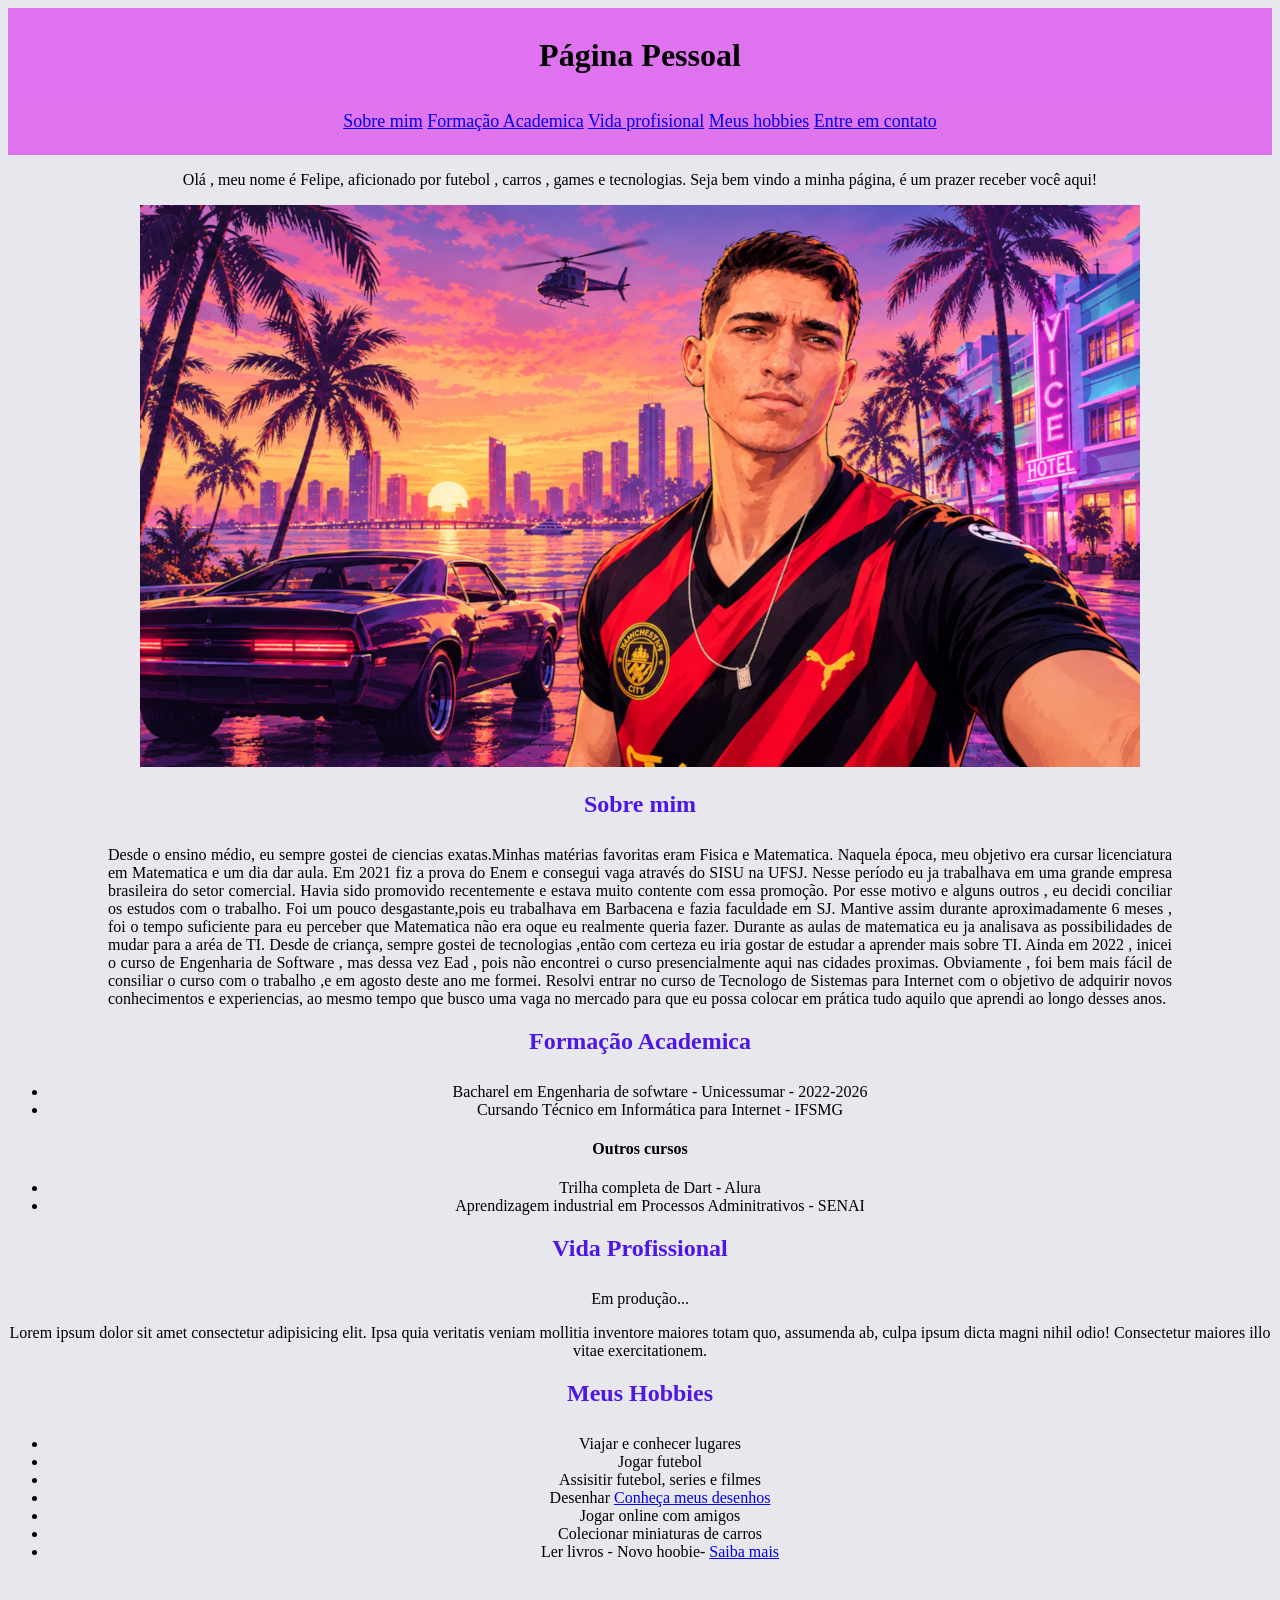
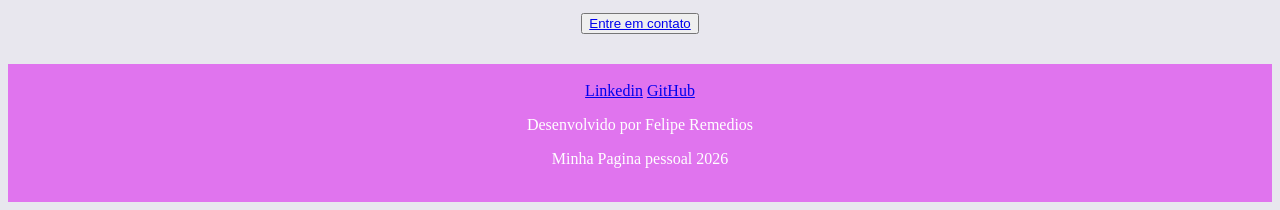
==== index.html @ 6c058d7b "first commit" ====
<!DOCTYPE html>
<html lang="pt-br">
<head>
    <meta charset="UTF-8">
    <meta name="viewport" content="width=device-width, initial-scale=1.0">
    <title>Document</title>
    <link rel="stylesheet" href="style.css">
</head>
<body>
    <header>
        <h1>Página Pessoal</h1>
        <nav>
            <a href="#Sobre">Sobre mim</a>
            <a href="#Formação">Formação Academica</a>
            <a href="#profissional">Vida profisional</a>
            <a href="#hobbies">Meus hobbies</a>
            <a href="contato.html">Entre em contato </a>
        </nav>
    </header>

    <main>
        <section id = "Sobre">
           <div class="textos0"><p>Olá , meu nome é Felipe, aficionado por futebol , carros , games e tecnologias. 
            Seja bem vindo a minha página, é um prazer receber você aqui!
           </p>
            </div>
            <div class="container"><img src="img/redimensionada.png" alt=""></div>
             <h2>Sobre mim</h2>
            <div class="textos">
            <p>Desde o ensino médio, eu sempre gostei de ciencias exatas.Minhas matérias favoritas eram Fisica e Matematica. Naquela época, meu objetivo
            era cursar licenciatura em Matematica e um dia dar aula. Em 2021 fiz a prova do Enem e consegui vaga através do SISU na UFSJ. Nesse período eu ja trabalhava em uma grande empresa brasileira do setor comercial. Havia sido promovido recentemente 
            e estava muito contente com essa promoção. Por esse motivo e alguns outros , eu decidi conciliar os estudos com o trabalho. Foi um pouco desgastante,pois eu trabalhava em Barbacena e fazia faculdade em SJ. Mantive assim durante aproximadamente 6 meses , foi o tempo suficiente para eu perceber que Matematica não era oque eu realmente queria fazer. Durante as aulas de matematica eu ja analisava as possibilidades de mudar para a  aréa de TI. Desde de criança, sempre gostei de tecnologias ,então com certeza eu iria gostar de estudar a aprender mais sobre TI.
            Ainda em 2022 , inicei o curso de Engenharia de Software , mas dessa vez Ead , pois não encontrei o curso presencialmente aqui nas cidades proximas.
            Obviamente , foi bem mais fácil de consiliar o curso com o trabalho ,e em agosto deste ano me formei. Resolvi entrar no curso de Tecnologo de Sistemas para Internet com o objetivo de adquirir novos conhecimentos e experiencias, ao mesmo tempo que busco uma vaga no mercado para que eu possa colocar em prática tudo aquilo que aprendi ao longo desses anos.
             </p> </div>   
        </section>

        <section id="Formação">
            <h2>Formação Academica</h2>
            <div class="lista1">
                <ul>
                    <li>Bacharel em Engenharia de sofwtare - Unicessumar - 2022-2026</li>
                    <li> Cursando Técnico em Informática para Internet - IFSMG</li>
                </ul>
            </div>
                
            <h4>Outros cursos</h4>
            <ul>
                <li>Trilha completa de Dart - Alura</li>
                <li>Aprendizagem industrial em Processos Adminitrativos - SENAI</li>
            </ul>
            
            <section id="Profissional">
                <h2>Vida Profissional</h2>
                <p>Em produção...</p>
                <p>Lorem ipsum dolor sit amet consectetur adipisicing elit. Ipsa quia veritatis veniam mollitia inventore maiores totam quo, assumenda ab, culpa ipsum dicta magni nihil odio! Consectetur maiores illo vitae exercitationem.</p>
            </section>
        </section>
        <section id="hobbies">
            <h2>Meus Hobbies</h2>
            <ul>
                <li>Viajar e conhecer lugares</li>
                <li>Jogar futebol </li>
                <li>Assisitir futebol, series e filmes</li>
                <li>Desenhar <a href="desenhos.html" target="_blank">Conheça meus desenhos</a></li>
                <li>Jogar online com amigos</li>
                <li>Colecionar miniaturas de carros</li>
                <li>Ler livros - Novo hoobie- <a href="livros.html" target="_blank" rel="next">Saiba mais</a></li>
            </ul>
        </section>
        <br>
        <br>

        <section id="contato">
            <button>
               
                <a href="contato.html"> Entre em contato</a>
            </button>
        </section>

        

    </main>
<footer>

    <a href="www.linkedin.com/in/felipe-remedios-33370b232" target="_blank">Linkedin</a>
    <a href="https://github.com/feliper107" target="_blank">GitHub</a>

    <p>Desenvolvido por Felipe Remedios </p>
    <p>Minha Pagina pessoal 2026</p>
</footer>

    
</body>
</html>
---- style.css ----
body{
    background-color: rgb(232, 231, 238);
    text-align: center;


    header{
        text-align: center;
        padding: 8px;
         margin-top: 0px;
           background-color: hsl(293, 78%, 69%);
        

    }
    nav {
            background-color: #e074ee;
            text-align: center;
            padding: 15px 10px;
            font-family: 'Times New Roman', Times, serif;
            font-size: large;
        }
    

    h2 {
            color: #4e16e7;
            text-align: center;

            padding-bottom: 8px;
        }
    

    }
   .container {
        text-align: center;

    }
    
    .textos {
        text-align: justify;
        padding-left: 100px;
        padding-right: 100px;
    }
    .textos0{
        text-align: center;
        padding-left: 100px;
        padding-right: 100px;
        
    }

    footer {
             background-color: #e074ee;
            color: #ffffff;
            text-align: center;
            padding: 18px;
            margin-top: 30px;
        }
    .formulario{
        text-align: left;
            padding: 18px;
            margin-top: 30px;
    }
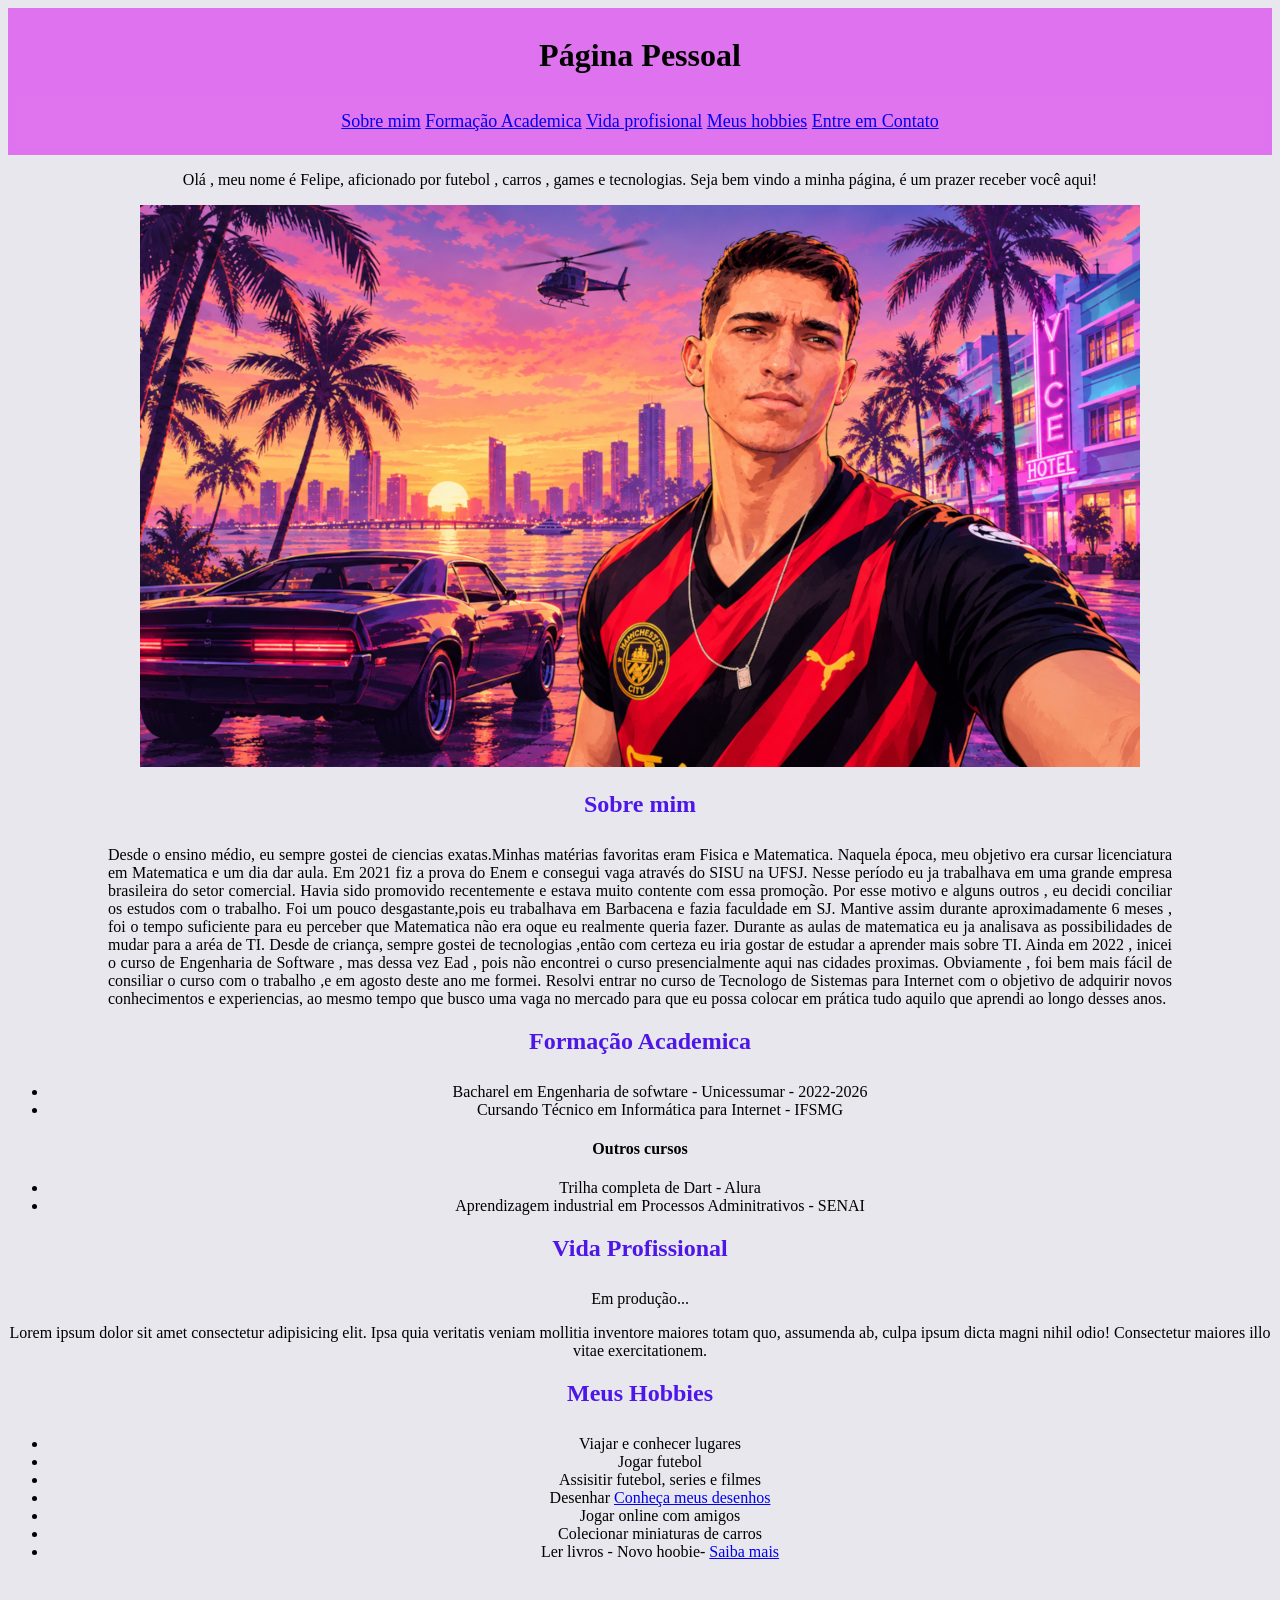
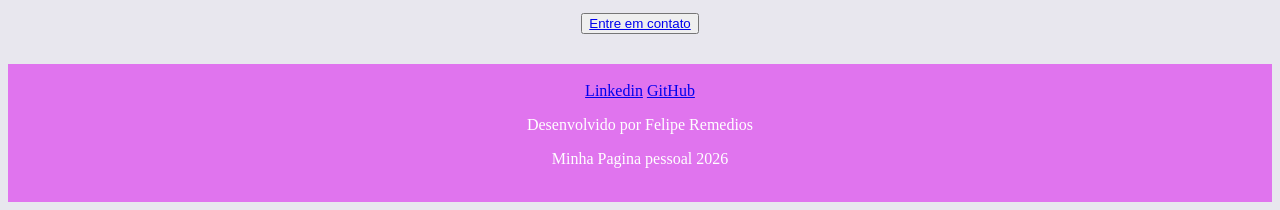
==== commit 1899c5c0: "letra maiscula" ====
--- a/index.html
+++ b/index.html
@@ -14,7 +14,7 @@
             <a href="#Formação">Formação Academica</a>
             <a href="#profissional">Vida profisional</a>
             <a href="#hobbies">Meus hobbies</a>
-            <a href="contato.html">Entre em contato </a>
+            <a href="#contato">Entre em Contato </a>
         </nav>
     </header>
 
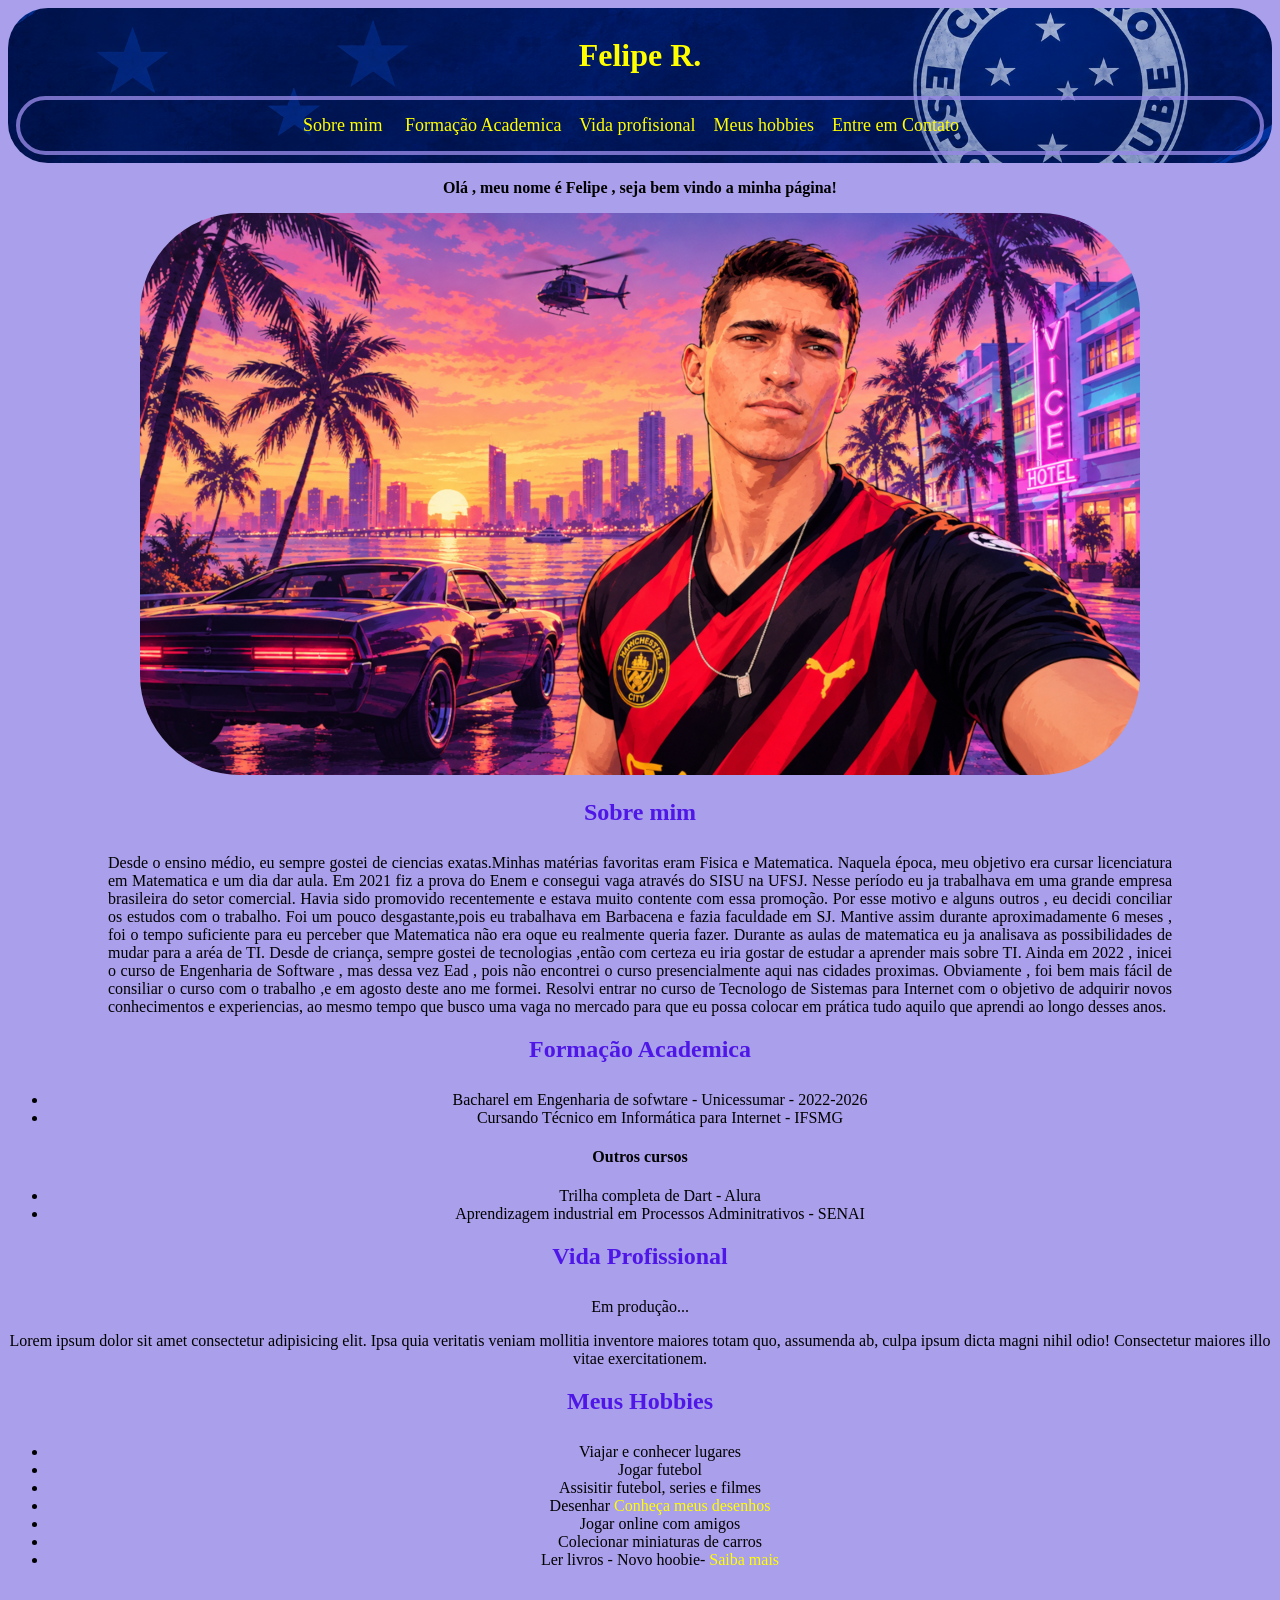
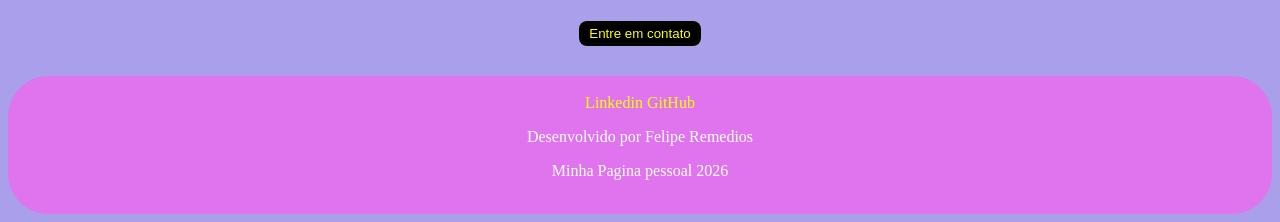
==== commit eda95665: "adicionei mais CSS - atividade 3" ====
--- a/index.html
+++ b/index.html
@@ -8,20 +8,21 @@
 </head>
 <body>
     <header>
-        <h1>Página Pessoal</h1>
+        <h1>Felipe R.</h1>
         <nav>
-            <a href="#Sobre">Sobre mim</a>
-            <a href="#Formação">Formação Academica</a>
-            <a href="#profissional">Vida profisional</a>
-            <a href="#hobbies">Meus hobbies</a>
-            <a href="#contato">Entre em Contato </a>
+            <a href="#Sobre">Sobre mim</a> &nbsp&nbsp&nbsp
+            <a href="#Formação">Formação Academica</a>&nbsp&nbsp&nbsp
+            <a href="#profissional">Vida profisional</a>&nbsp&nbsp&nbsp
+            <a href="#hobbies">Meus hobbies</a>&nbsp&nbsp&nbsp
+            <a href="#contato">Entre em Contato </a>&nbsp&nbsp&nbsp
+            
         </nav>
     </header>
 
     <main>
         <section id = "Sobre">
-           <div class="textos0"><p>Olá , meu nome é Felipe, aficionado por futebol , carros , games e tecnologias. 
-            Seja bem vindo a minha página, é um prazer receber você aqui!
+           <div class="textos0"><p>Olá , meu nome é Felipe
+            , seja bem vindo a minha página!
            </p>
             </div>
             <div class="container"><img src="img/redimensionada.png" alt=""></div>
--- a/style.css
+++ b/style.css
@@ -1,5 +1,5 @@
 body{
-    background-color: rgb(232, 231, 238);
+    background-color: rgba(149, 135, 229,0.8);
     text-align: center;
 
 
@@ -7,16 +7,31 @@
         text-align: center;
         padding: 8px;
          margin-top: 0px;
-           background-color: hsl(293, 78%, 69%);
+        background-color: rgb(223, 114, 238);
+        border-radius: 40px;
+        background-image: url(img/cru.png);
+        background-size: cover; 
+        background-position: center;
+        color: yellow;
+
+           
         
 
     }
     nav {
-            background-color: #e074ee;
+            background-color: rgba(224, 116, 238,0);
             text-align: center;
             padding: 15px 10px;
             font-family: 'Times New Roman', Times, serif;
             font-size: large;
+            border: 4px solid rgba(149, 135, 229,0.8);
+            border-radius: 40px;
+            color: yellow;
+            
+
+            
+
+            
         }
     
 
@@ -30,7 +45,8 @@
 
     }
    .container {
-        text-align: center;
+       border-radius:8px;
+       
 
     }
     
@@ -43,6 +59,8 @@
         text-align: center;
         padding-left: 100px;
         padding-right: 100px;
+        font-weight: bold;
+        
         
     }
 
@@ -52,11 +70,32 @@
             text-align: center;
             padding: 18px;
             margin-top: 30px;
+            border-radius: 40px;
         }
     .formulario{
         text-align: left;
             padding: 18px;
             margin-top: 30px;
+            
+    }
+    .formss{
+        color: rgb(216, 13, 138);
+        font-weight: bold;
+    }
+
+    img{
+        border-radius: 100px;
+    }
+    a{
+        color: yellow;
+        text-decoration: none;
+    }
+    button{
+        background-color: black;
+        border-radius: 8px;
+        border: 4px solid rgba(8, 8, 0, 0.8);
+        
+
     }
 
  
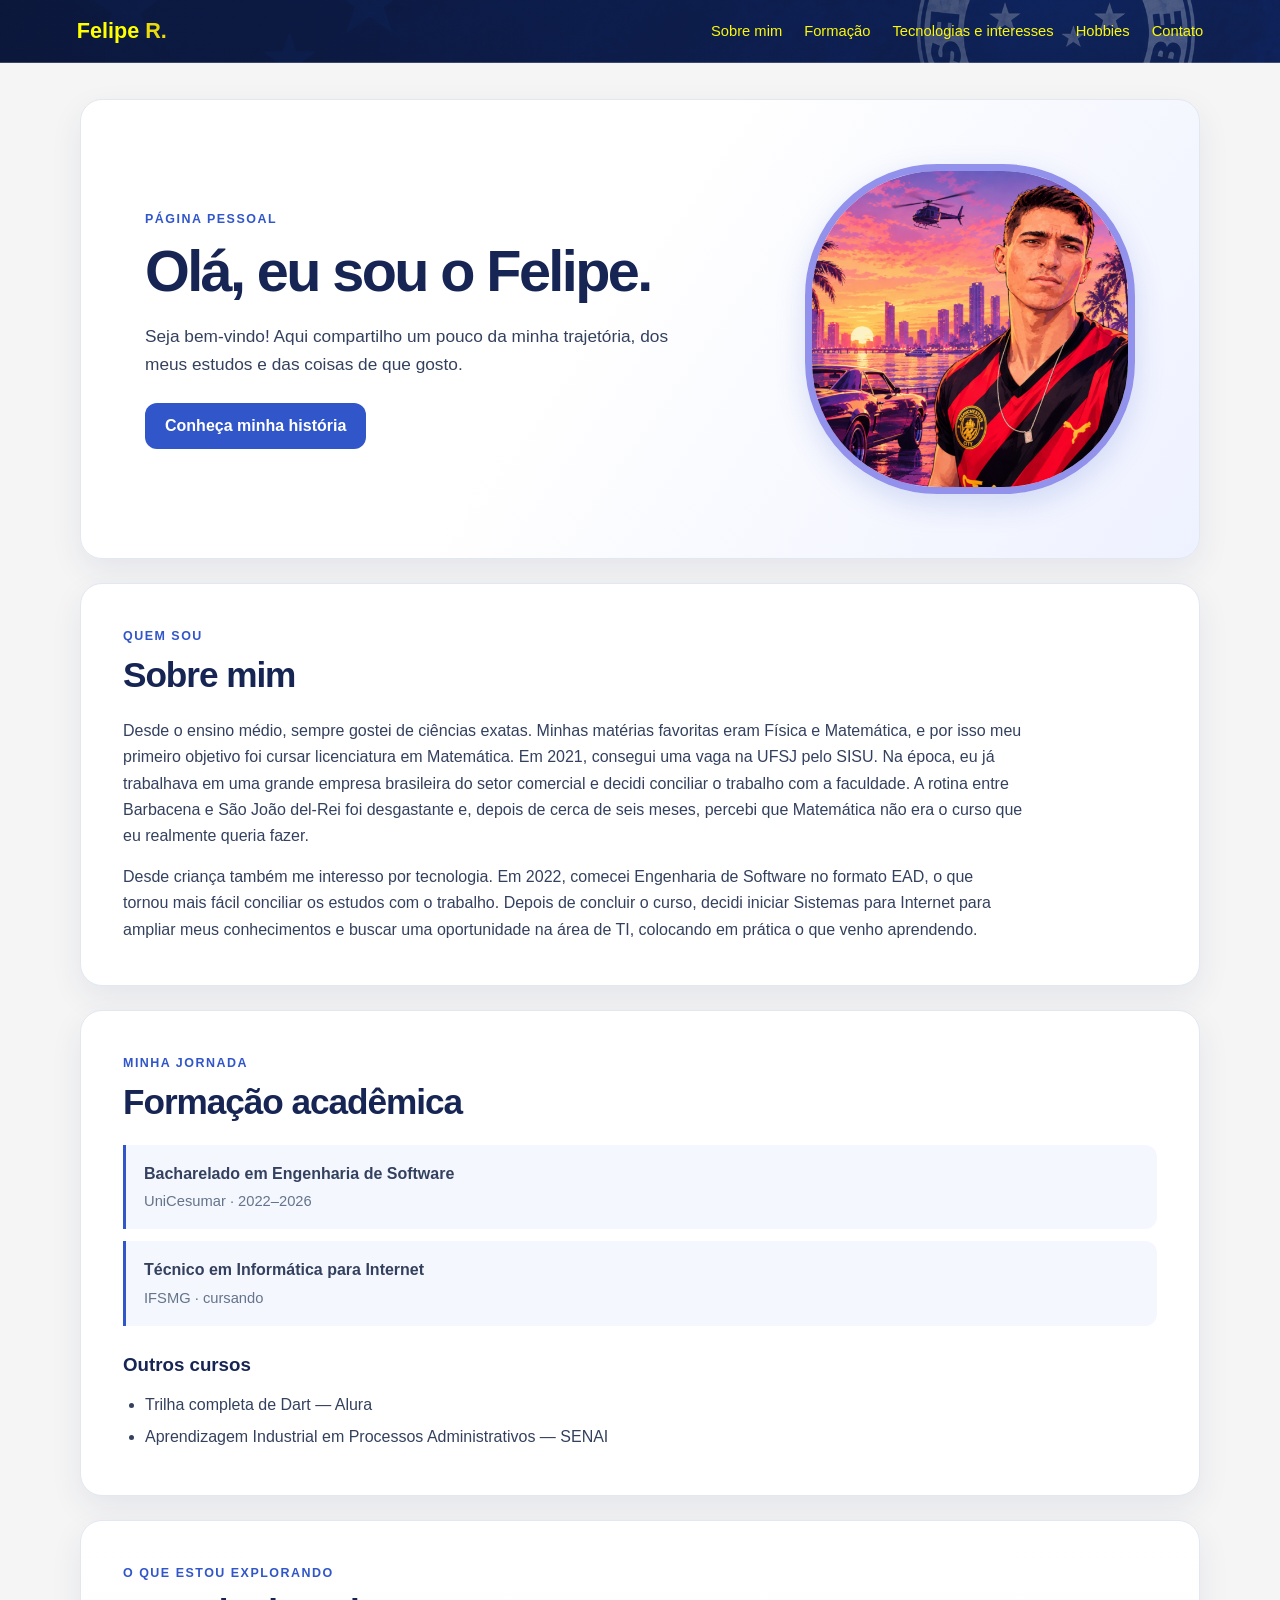
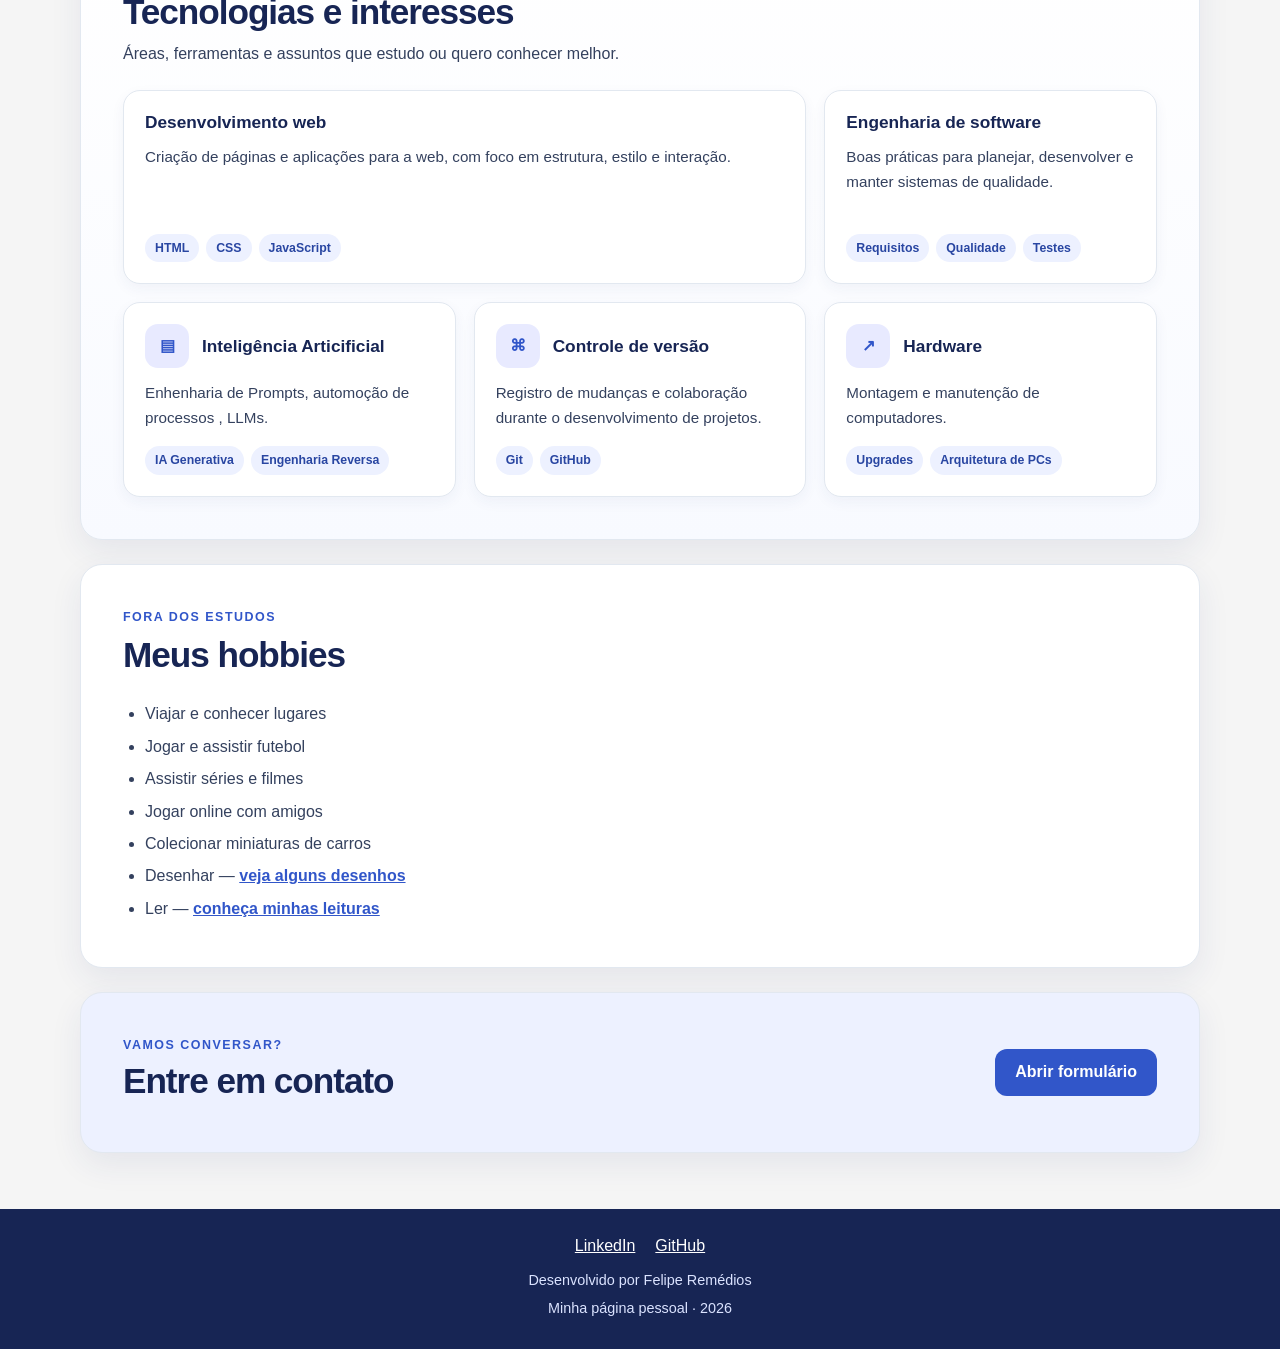
==== commit 443b1255: "flexbox e grid" ====
--- a/index.html
+++ b/index.html
@@ -3,94 +3,127 @@
 <head>
     <meta charset="UTF-8">
     <meta name="viewport" content="width=device-width, initial-scale=1.0">
-    <title>Document</title>
+    <meta name="description" content="Página pessoal de Felipe Remédios: trajetória, formação, tecnologias e interesses.">
+    <title>Felipe Remédios | Página pessoal</title>
     <link rel="stylesheet" href="style.css">
 </head>
-<body>
-    <header>
-        <h1>Felipe R.</h1>
-        <nav>
-            <a href="#Sobre">Sobre mim</a> &nbsp&nbsp&nbsp
-            <a href="#Formação">Formação Academica</a>&nbsp&nbsp&nbsp
-            <a href="#profissional">Vida profisional</a>&nbsp&nbsp&nbsp
-            <a href="#hobbies">Meus hobbies</a>&nbsp&nbsp&nbsp
-            <a href="#contato">Entre em Contato </a>&nbsp&nbsp&nbsp
-            
+<body class="pagina-inicial">
+    <header class="cabecalho">
+        <a class="marca" href="#inicio" aria-label="Voltar ao início">Felipe <span>R.</span></a>
+        <nav class="navegacao" aria-label="Navegação principal">
+            <a href="#sobre">Sobre mim</a>
+            <a href="#formacao">Formação</a>
+            <a href="#tecnologias">Tecnologias e interesses</a>
+            <a href="#hobbies">Hobbies</a>
+            <a href="#contato">Contato</a>
         </nav>
     </header>
 
-    <main>
-        <section id = "Sobre">
-           <div class="textos0"><p>Olá , meu nome é Felipe
-            , seja bem vindo a minha página!
-           </p>
+    <main class="conteudo-principal" id="inicio">
+        <section class="apresentacao" aria-labelledby="titulo-apresentacao">
+            <div class="apresentacao-texto">
+                <p class="sobretitulo">Página pessoal</p>
+                <h1 id="titulo-apresentacao">Olá, eu sou o Felipe.</h1>
+                <p>Seja bem-vindo! Aqui compartilho um pouco da minha trajetória, dos meus estudos e das coisas de que gosto.</p>
+                <a class="botao" href="#sobre">Conheça minha história</a>
             </div>
-            <div class="container"><img src="img/redimensionada.png" alt=""></div>
-             <h2>Sobre mim</h2>
-            <div class="textos">
-            <p>Desde o ensino médio, eu sempre gostei de ciencias exatas.Minhas matérias favoritas eram Fisica e Matematica. Naquela época, meu objetivo
-            era cursar licenciatura em Matematica e um dia dar aula. Em 2021 fiz a prova do Enem e consegui vaga através do SISU na UFSJ. Nesse período eu ja trabalhava em uma grande empresa brasileira do setor comercial. Havia sido promovido recentemente 
-            e estava muito contente com essa promoção. Por esse motivo e alguns outros , eu decidi conciliar os estudos com o trabalho. Foi um pouco desgastante,pois eu trabalhava em Barbacena e fazia faculdade em SJ. Mantive assim durante aproximadamente 6 meses , foi o tempo suficiente para eu perceber que Matematica não era oque eu realmente queria fazer. Durante as aulas de matematica eu ja analisava as possibilidades de mudar para a  aréa de TI. Desde de criança, sempre gostei de tecnologias ,então com certeza eu iria gostar de estudar a aprender mais sobre TI.
-            Ainda em 2022 , inicei o curso de Engenharia de Software , mas dessa vez Ead , pois não encontrei o curso presencialmente aqui nas cidades proximas.
-            Obviamente , foi bem mais fácil de consiliar o curso com o trabalho ,e em agosto deste ano me formei. Resolvi entrar no curso de Tecnologo de Sistemas para Internet com o objetivo de adquirir novos conhecimentos e experiencias, ao mesmo tempo que busco uma vaga no mercado para que eu possa colocar em prática tudo aquilo que aprendi ao longo desses anos.
-             </p> </div>   
+            <img class="foto-perfil" src="img/redimensionada.png" alt="Foto de Felipe">
         </section>
 
-        <section id="Formação">
-            <h2>Formação Academica</h2>
-            <div class="lista1">
-                <ul>
-                    <li>Bacharel em Engenharia de sofwtare - Unicessumar - 2022-2026</li>
-                    <li> Cursando Técnico em Informática para Internet - IFSMG</li>
-                </ul>
+        <section class="secao sobre" id="sobre">
+            <div class="titulo-secao">
+                <p class="sobretitulo">Quem sou</p>
+                <h2>Sobre mim</h2>
             </div>
-                
-            <h4>Outros cursos</h4>
-            <ul>
-                <li>Trilha completa de Dart - Alura</li>
-                <li>Aprendizagem industrial em Processos Adminitrativos - SENAI</li>
+            <p>Desde o ensino médio, sempre gostei de ciências exatas. Minhas matérias favoritas eram Física e Matemática, e por isso meu primeiro objetivo foi cursar licenciatura em Matemática. Em 2021, consegui uma vaga na UFSJ pelo SISU. Na época, eu já trabalhava em uma grande empresa brasileira do setor comercial e decidi conciliar o trabalho com a faculdade. A rotina entre Barbacena e São João del-Rei foi desgastante e, depois de cerca de seis meses, percebi que Matemática não era o curso que eu realmente queria fazer.</p>
+            <p>Desde criança também me interesso por tecnologia. Em 2022, comecei Engenharia de Software no formato EAD, o que tornou mais fácil conciliar os estudos com o trabalho. Depois de concluir o curso, decidi iniciar Sistemas para Internet para ampliar meus conhecimentos e buscar uma oportunidade na área de TI, colocando em prática o que venho aprendendo.</p>
+        </section>
+
+        <section class="secao formacao" id="formacao">
+            <div class="titulo-secao">
+                <p class="sobretitulo">Minha jornada</p>
+                <h2>Formação acadêmica</h2>
+            </div>
+            <ul class="lista-formacao">
+                <li><strong>Bacharelado em Engenharia de Software</strong><span>UniCesumar · 2022–2026</span></li>
+                <li><strong>Técnico em Informática para Internet</strong><span>IFSMG · cursando</span></li>
             </ul>
-            
-            <section id="Profissional">
-                <h2>Vida Profissional</h2>
-                <p>Em produção...</p>
-                <p>Lorem ipsum dolor sit amet consectetur adipisicing elit. Ipsa quia veritatis veniam mollitia inventore maiores totam quo, assumenda ab, culpa ipsum dicta magni nihil odio! Consectetur maiores illo vitae exercitationem.</p>
-            </section>
+            <h3>Outros cursos</h3>
+            <ul class="lista-cursos">
+                <li>Trilha completa de Dart — Alura</li>
+                <li>Aprendizagem Industrial em Processos Administrativos — SENAI</li>
+            </ul>
         </section>
-        <section id="hobbies">
-            <h2>Meus Hobbies</h2>
-            <ul>
+
+        <section class="secao tecnologias" id="tecnologias">
+            <div class="titulo-secao">
+                <p class="sobretitulo">O que estou explorando</p>
+                <h2>Tecnologias e interesses</h2>
+                <p>Áreas, ferramentas e assuntos que estudo ou quero conhecer melhor.</p>
+            </div>
+            <div class="grade-cartoes">
+                <article class="cartao cartao-destaque">
+                    <div class="cartao-cabecalho"><h3>Desenvolvimento web</h3></div>
+                    <p>Criação de páginas e aplicações para a web, com foco em estrutura, estilo e interação.</p>
+                    <ul class="tags" aria-label="Tecnologias"><li>HTML</li><li>CSS</li><li>JavaScript</li></ul>
+                </article>
+                <article class="cartao">
+                    <div class="cartao-cabecalho"><h3>Engenharia de software</h3></div>
+                    <p>Boas práticas para planejar, desenvolver e manter sistemas de qualidade.</p>
+                    <ul class="tags" aria-label="Tópicos"><li>Requisitos</li><li>Qualidade</li><li>Testes</li></ul>
+                </article>
+                <article class="cartao">
+                    <div class="cartao-cabecalho"><span class="icone-cartao" aria-hidden="true">▤</span><h3>Inteligência Articificial</h3></div>
+                    <p>Enhenharia de Prompts, automoção de processos , LLMs.</p>
+                    <ul class="tags" aria-label="Tópicos"><li>IA Generativa</li><li>Engenharia Reversa</li></ul>
+                </article>
+                <article class="cartao">
+                    <div class="cartao-cabecalho"><span class="icone-cartao" aria-hidden="true">⌘</span><h3>Controle de versão</h3></div>
+                    <p>Registro de mudanças e colaboração durante o desenvolvimento de projetos.</p>
+                    <ul class="tags" aria-label="Ferramentas"><li>Git</li><li>GitHub</li></ul>
+                </article>
+                <article class="cartao">
+                    <div class="cartao-cabecalho"><span class="icone-cartao" aria-hidden="true">↗</span><h3>Hardware</h3></div>
+                    <p>Montagem e manutenção de computadores.</p>
+                    <ul class="tags" aria-label="Interesses"><li>Upgrades</li><li>Arquitetura de PCs</li></ul>
+                </article>
+                <!--<article class="cartao cartao-interesse">
+                    <div class="cartao-cabecalho"><span class="icone-cartao" aria-hidden="true">⚽</span><h3>Futebol e ciclismo</h3></div>
+                    <p>Esporte, movimento e momentos para recarregar as energias.</p>
+                    <ul class="tags" aria-label="Interesses"><li>Futebol</li><li>Ciclismo</li></ul>
+                </article>-->
+            </div>
+        </section>
+
+        <section class="secao hobbies" id="hobbies">
+            <div class="titulo-secao">
+                <p class="sobretitulo">Fora dos estudos</p>
+                <h2>Meus hobbies</h2>
+            </div>
+            <ul class="lista-hobbies">
                 <li>Viajar e conhecer lugares</li>
-                <li>Jogar futebol </li>
-                <li>Assisitir futebol, series e filmes</li>
-                <li>Desenhar <a href="desenhos.html" target="_blank">Conheça meus desenhos</a></li>
+                <li>Jogar e assistir futebol</li>
+                <li>Assistir séries e filmes</li>
                 <li>Jogar online com amigos</li>
                 <li>Colecionar miniaturas de carros</li>
-                <li>Ler livros - Novo hoobie- <a href="livros.html" target="_blank" rel="next">Saiba mais</a></li>
+                <li>Desenhar — <a href="desenhos.html">veja alguns desenhos</a></li>
+                <li>Ler — <a href="livros.html">conheça minhas leituras</a></li>
             </ul>
         </section>
-        <br>
-        <br>
 
-        <section id="contato">
-            <button>
-               
-                <a href="contato.html"> Entre em contato</a>
-            </button>
+        <section class="secao chamada-contato" id="contato">
+            <div><p class="sobretitulo">Vamos conversar?</p><h2>Entre em contato</h2></div>
+            <a class="botao" href="contato.html">Abrir formulário</a>
         </section>
+    </main>
 
-        
-
-    </main>
-<footer>
-
-    <a href="www.linkedin.com/in/felipe-remedios-33370b232" target="_blank">Linkedin</a>
-    <a href="https://github.com/feliper107" target="_blank">GitHub</a>
-
-    <p>Desenvolvido por Felipe Remedios </p>
-    <p>Minha Pagina pessoal 2026</p>
-</footer>
-
-    
+    <footer class="rodape">
+        <div class="links-rodape">
+            <a href="https://www.linkedin.com/in/felipe-remedios-33370b232" target="_blank" rel="noopener noreferrer">LinkedIn</a>
+            <a href="https://github.com/feliper107" target="_blank" rel="noopener noreferrer">GitHub</a>
+        </div>
+        <p>Desenvolvido por Felipe Remédios</p>
+        <p>Minha página pessoal · 2026</p>
+    </footer>
 </body>
-</html>+</html>
--- a/style.css
+++ b/style.css
@@ -1,101 +1,252 @@
-body{
-    background-color: rgba(149, 135, 229,0.8);
+:root {
+    --tinta: #172554;
+    --texto: #34415e;
+    --muted: #64748b;
+    --fundo: #f5f5f5;
+    --papel: #ffffff;
+    --azul: #3156c9;
+    --lavanda: #e8eaff;
+    --linha: #e2e8f0;
+    --sombra: 0 12px 32px rgba(34, 56, 111, .08);
+}
+
+* { box-sizing: border-box; }
+
+html { scroll-behavior: smooth; }
+
+body {
+    margin: 0;
+    min-height: 100vh;
+    display: grid;
+    grid-template-rows: auto 1fr auto;
+    grid-template-areas: "cabecalho" "principal" "rodape";
+    background: var(--fundo);
+    color: var(--texto);
+    font-family: 'DM Sans', Arial, sans-serif;
+    line-height: 1.65;
+}
+
+.cabecalho {
+    grid-area: cabecalho;
+    display: flex;
+    align-items: center;
+    justify-content: space-between;
+    gap: 24px;
+    padding: 18px max(6vw, 24px);
+    background-image: linear-gradient(90deg, rgba(13, 24, 57, .86), rgba(27, 42, 82, .55)), url("img/cru.png");
+    background-position: center;
+    background-size: cover;
+    border-bottom: 1px solid rgba(255, 255, 255, .2);
+}
+
+.marca {
+    color: yellow;
+    font: 800 1.35rem 'Manrope', sans-serif;
+    text-decoration: none;
+    white-space: nowrap;
+}
+
+.marca span { color: #e9da0f; }
+
+.navegacao {
+    display: flex;
+    flex-wrap: wrap;
+    justify-content: flex-end;
+    gap: 8px 22px;
+}
+
+.navegacao a, .rodape a, a { color: var(--azul); }
+.navegacao a { color: #fdf906; font-size: .92rem; text-decoration: none; }
+.navegacao a:hover { color: #d8e0ff; text-decoration: underline; }
+.rodape a:hover { color: var(--azul); text-decoration: underline; }
+
+.conteudo-principal {
+    grid-area: principal;
+    width: min(1120px, calc(100% - 40px));
+    margin: 0 auto;
+    display: grid;
+    grid-template-columns: minmax(0, 1fr);
+    gap: 24px;
+    padding: 36px 0 56px;
+}
+
+.apresentacao, .secao {
+    background: var(--papel);
+    border: 1px solid var(--linha);
+    border-radius: 22px;
+    box-shadow: var(--sombra);
+}
+
+.apresentacao {
+    display: flex;
+    align-items: center;
+    justify-content: space-between;
+    gap: 32px;
+    min-height: 320px;
+    padding: clamp(28px, 6vw, 64px);
+    background: linear-gradient(125deg, #fff 45%, #eef1ff 100%);
+}
+
+.apresentacao-texto { max-width: 650px; }
+.apresentacao h1, h1, h2, h3 { color: var(--tinta); font-family: 'Manrope', 'DM Sans', sans-serif; line-height: 1.2; }
+.apresentacao h1 { margin: 0 0 16px; font-size: clamp(2.3rem, 5vw, 3.6rem); letter-spacing: -.045em; }
+.apresentacao-texto > p:not(.sobretitulo) { max-width: 560px; margin: 0 0 24px; font-size: 1.08rem; }
+.sobretitulo { margin: 0 0 7px; color: var(--azul); font-size: .78rem; font-weight: 700; letter-spacing: .12em; text-transform: uppercase; }
+
+.foto-perfil {
+    flex: 0 0 auto;
+    width: clamp(330px, 120vw, 205px);
+    height: clamp(330px, 120vw, 205px);
+    border: 7px solid rgb(146, 146, 236);
+    border-radius: 40%;
+    object-fit: cover;
+    box-shadow: 0 10px 30px rgba(49, 86, 201, .18);
+}
+
+.botao {
+    display: inline-flex;
+    align-items: center;
+    justify-content: center;
+    min-height: 46px;
+    padding: 10px 20px;
+    border: 0;
+    border-radius: 12px;
+    background: var(--azul);
+    color: white;
+    font-weight: 700;
+    text-decoration: none;
+    transition: transform .2s, background .2s;
+}
+.botao:hover { transform: translateY(-2px); background: #2444aa; }
+
+.secao { padding: clamp(24px, 4vw, 42px); }
+.titulo-secao { margin-bottom: 22px; }
+.titulo-secao h2, .chamada-contato h2 { margin: 0 0 8px; font-size: clamp(1.65rem, 3vw, 2.2rem); letter-spacing: -.03em; }
+.titulo-secao > p:last-child { margin: 0; }
+.sobre > p { max-width: 900px; margin: 0 0 14px; }
+.sobre > p:last-child { margin-bottom: 0; }
+.formacao h3 { margin: 28px 0 12px; }
+.lista-formacao, .lista-cursos, .lista-hobbies { margin: 0; padding-left: 22px; }
+.lista-formacao { display: grid; gap: 12px; padding: 0; list-style: none; }
+.lista-formacao li { display: flex; flex-direction: column; gap: 2px; padding: 16px 18px; border-left: 3px solid var(--azul); border-radius: 0 12px 12px 0; background: #f5f7ff; }
+.lista-formacao span { color: var(--muted); font-size: .92rem; }
+.lista-cursos li, .lista-hobbies li { padding: 3px 0; }
+
+.tecnologias { background: linear-gradient(180deg, #fff 0%, #f8faff 100%); }
+.grade-cartoes {
+    display: grid;
+    grid-template-columns: repeat(3, minmax(0, 1fr));
+    grid-auto-rows: 1fr;
+    gap: 18px;
+}
+
+.cartao {
+    display: flex;
+    flex-direction: column;
+    align-items: flex-start;
+    gap: 12px;
+    min-width: 0;
+    padding: 21px;
+    border: 1px solid var(--linha);
+    border-radius: 17px;
+    background: #fff;
+    box-shadow: 0 5px 14px rgba(34, 56, 111, .05);
+    transition: transform .2s, box-shadow .2s;
+}
+.cartao:hover { transform: translateY(-3px); box-shadow: var(--sombra); }
+.cartao-destaque { grid-column: span 2; }
+.cartao-interesse { grid-row: span 1; }
+.cartao-cabecalho { display: flex; align-items: center; gap: 13px; width: 100%; }
+.cartao-cabecalho h3 { margin: 0; font-size: 1.08rem; }
+.icone-cartao { display: grid; flex: 0 0 44px; width: 44px; height: 44px; place-items: center; border-radius: 13px; background: var(--lavanda); color: var(--azul); font-size: 1rem; font-weight: 800; }
+.cartao p { margin: 0; font-size: .95rem; }
+.tags { display: flex; flex-wrap: wrap; gap: 7px; margin: auto 0 0; padding: 4px 0 0; list-style: none; }
+.tags li { padding: 4px 10px; border-radius: 99px; background: #edf1ff; color: #2946a2; font-size: .77rem; font-weight: 700; }
+.lista-hobbies a { font-weight: 600; }
+.chamada-contato { display: flex; align-items: center; justify-content: space-between; gap: 20px; background: #edf1ff; }
+.chamada-contato .sobretitulo { margin-bottom: 4px; }
+
+.rodape {
+    grid-area: rodape;
+    padding: 24px 20px;
+    background: var(--tinta);
+    color: #dbe3ff;
     text-align: center;
-
-
-    header{
-        text-align: center;
-        padding: 8px;
-         margin-top: 0px;
-        background-color: rgb(223, 114, 238);
-        border-radius: 40px;
-        background-image: url(img/cru.png);
-        background-size: cover; 
-        background-position: center;
-        color: yellow;
-
-           
-        
-
-    }
-    nav {
-            background-color: rgba(224, 116, 238,0);
-            text-align: center;
-            padding: 15px 10px;
-            font-family: 'Times New Roman', Times, serif;
-            font-size: large;
-            border: 4px solid rgba(149, 135, 229,0.8);
-            border-radius: 40px;
-            color: yellow;
-            
-
-            
-
-            
-        }
-    
-
-    h2 {
-            color: #4e16e7;
-            text-align: center;
-
-            padding-bottom: 8px;
-        }
-    
-
-    }
-   .container {
-       border-radius:8px;
-       
-
-    }
-    
-    .textos {
-        text-align: justify;
-        padding-left: 100px;
-        padding-right: 100px;
-    }
-    .textos0{
-        text-align: center;
-        padding-left: 100px;
-        padding-right: 100px;
-        font-weight: bold;
-        
-        
-    }
-
-    footer {
-             background-color: #e074ee;
-            color: #ffffff;
-            text-align: center;
-            padding: 18px;
-            margin-top: 30px;
-            border-radius: 40px;
-        }
-    .formulario{
-        text-align: left;
-            padding: 18px;
-            margin-top: 30px;
-            
-    }
-    .formss{
-        color: rgb(216, 13, 138);
-        font-weight: bold;
-    }
-
-    img{
-        border-radius: 100px;
-    }
-    a{
-        color: yellow;
-        text-decoration: none;
-    }
-    button{
-        background-color: black;
-        border-radius: 8px;
-        border: 4px solid rgba(8, 8, 0, 0.8);
-        
-
-    }
-
- 
+}
+.rodape p { margin: 4px 0; font-size: .9rem; }
+.rodape a { color: white; }
+.links-rodape { display: flex; justify-content: center; gap: 20px; margin-bottom: 10px; }
+
+/* Páginas internas: mantêm o mesmo cabeçalho, conteúdo e rodapé da página inicial. */
+.pagina-contato .conteudo-principal,
+.pagina-desenhos .conteudo-principal,
+.pagina-livros .conteudo-principal { align-content: start; }
+
+.pagina-desenhos .galeria-desenhos {
+    display: grid;
+    grid-template-columns: repeat(2, minmax(0, 1fr));
+    gap: 18px;
+}
+.pagina-desenhos .galeria-desenhos img {
+    display: block;
+    width: 100%;
+    height: 420px;
+    border: 1px solid var(--linha);
+    border-radius: 16px;
+    background: #f5f7ff;
+    object-fit: contain;
+}
+
+.pagina-livros .secao-leituras { margin-top: 30px; }
+.pagina-livros .secao-leituras h2 { margin: 0 0 16px; font-size: 1.4rem; }
+.pagina-livros .imagens {
+    display: grid;
+    grid-template-columns: repeat(3, minmax(0, 1fr));
+    gap: 18px;
+    align-items: stretch;
+}
+.pagina-livros .imagens img {
+    display: block;
+    width: 100%;
+    height: 360px;
+    border: 1px solid var(--linha);
+    border-radius: 14px;
+    background: #f5f7ff;
+    object-fit: contain;
+}
+.pagina-livros .link-livro { margin-top: 20px; }
+.pagina-livros .proximas-leituras { padding: 22px; border-radius: 14px; background: #f5f7ff; }
+
+.formulario-contato { max-width: 720px; margin: 0 auto; }
+.formss { display: grid; gap: 18px; margin: 0; padding: clamp(18px, 4vw, 30px); border: 1px solid var(--linha); border-radius: 16px; background: #fff; color: var(--tinta); text-align: left; }
+.formss legend { padding: 0 8px; font-weight: 700; }
+.campo-formulario { display: grid; gap: 7px; }
+.campo-formulario label { font-weight: 600; }
+.campo-formulario input, .campo-formulario textarea { width: 100%; max-width: 100%; padding: 11px 12px; border: 1px solid #cbd5e1; border-radius: 9px; background: #fff; color: var(--texto); font: inherit; }
+.campo-formulario input:focus, .campo-formulario textarea:focus { outline: 3px solid rgba(49, 86, 201, .18); border-color: var(--azul); }
+.campo-formulario textarea { resize: vertical; }
+.acoes-formulario { display: flex; flex-wrap: wrap; gap: 10px; }
+button { min-height: 42px; padding: 9px 16px; border: 0; border-radius: 9px; background: var(--azul); color: #fff; font: inherit; font-weight: 700; cursor: pointer; }
+button:hover { background: #2444aa; }
+button.botao-secundario { border: 1px solid var(--linha); background: #f1f4fa; color: var(--tinta); }
+button.botao-secundario:hover { background: #e2e8f0; }
+
+@media (max-width: 800px) {
+    .cabecalho { align-items: flex-start; flex-direction: column; }
+    .navegacao { justify-content: flex-start; gap: 8px 16px; }
+    .grade-cartoes { grid-template-columns: repeat(2, minmax(0, 1fr)); }
+    .cartao-destaque { grid-column: span 1; }
+    .pagina-livros .imagens { grid-template-columns: repeat(2, minmax(0, 1fr)); }
+}
+
+@media (max-width: 560px) {
+    .conteudo-principal { width: min(100% - 24px, 1120px); gap: 16px; padding-top: 16px; }
+    .apresentacao { align-items: flex-start; flex-direction: column-reverse; }
+    .foto-perfil { width: 125px; height: 125px; }
+    .grade-cartoes { grid-template-columns: minmax(0, 1fr); }
+    .chamada-contato { align-items: flex-start; flex-direction: column; }
+    .pagina-desenhos .galeria-desenhos,
+    .pagina-livros .imagens { grid-template-columns: minmax(0, 1fr); }
+    .pagina-desenhos .galeria-desenhos img { height: 340px; }
+    .pagina-livros .imagens img { height: 390px; }
+}
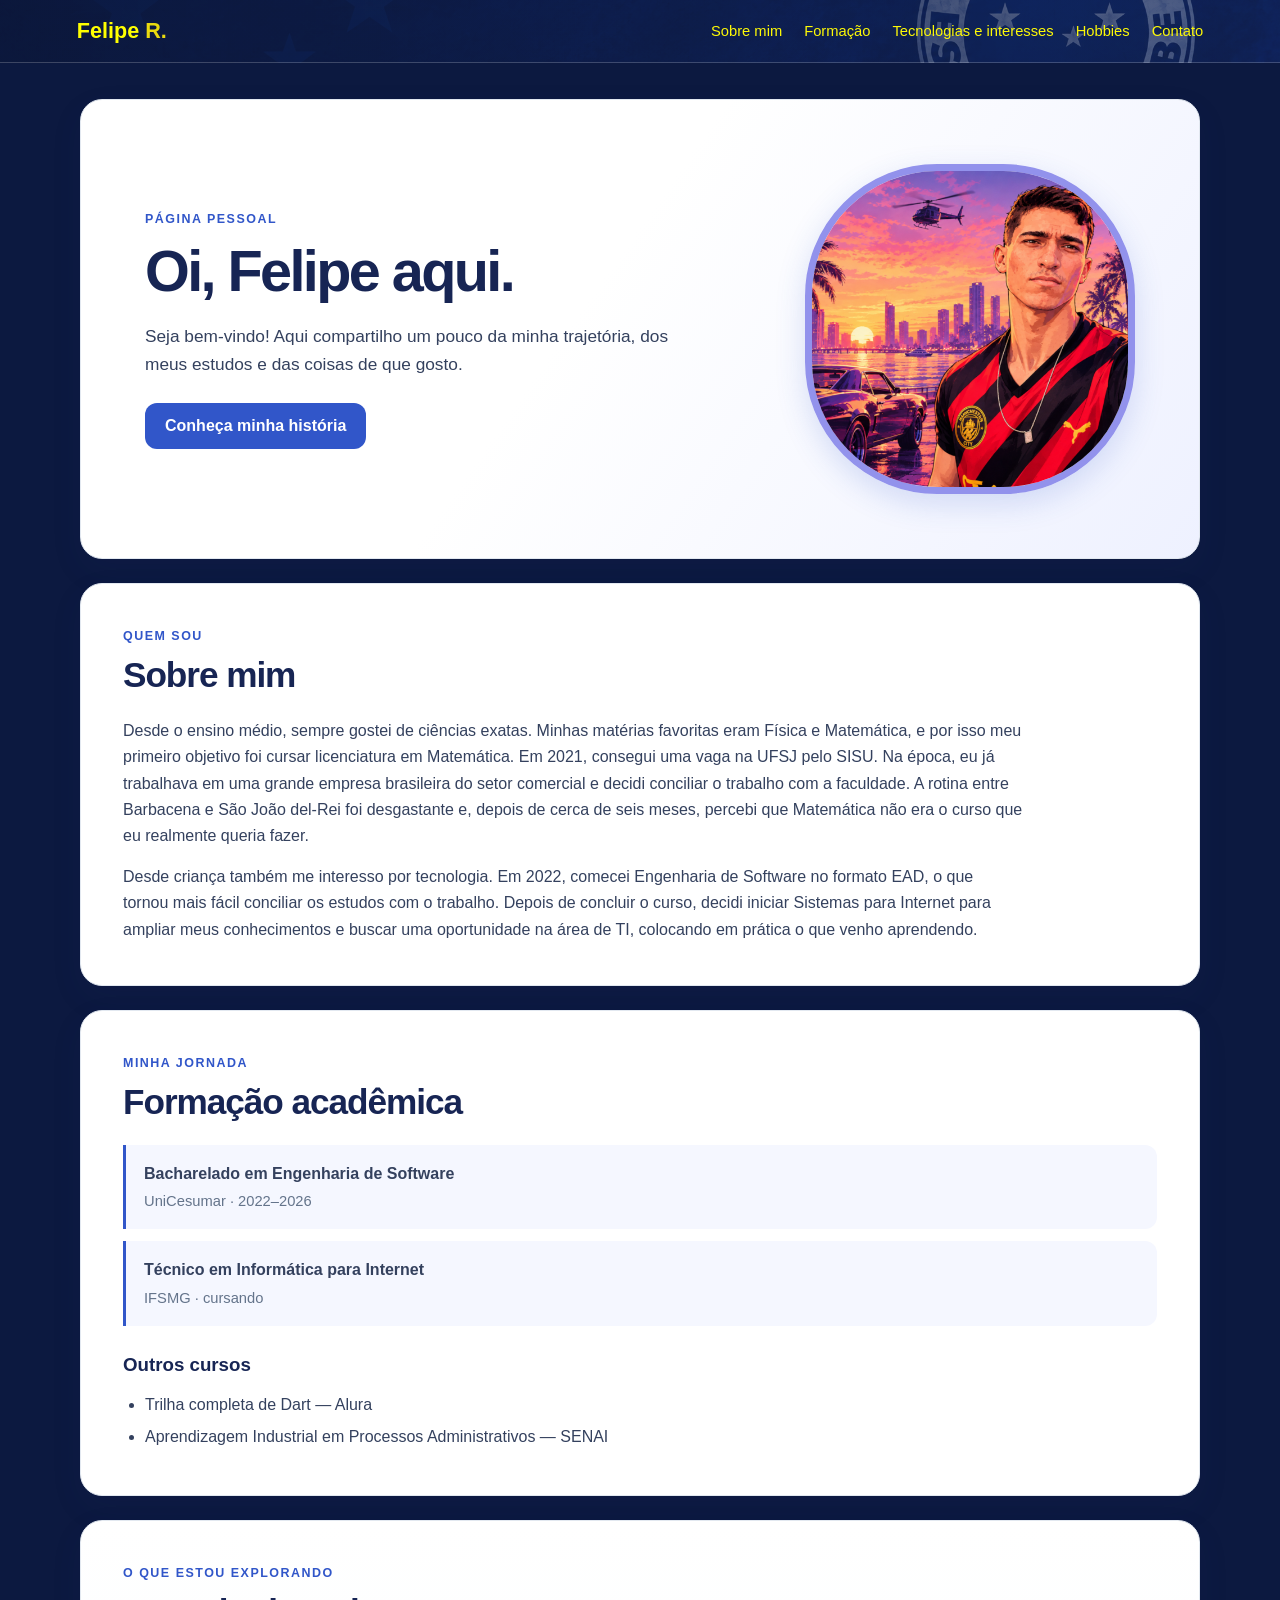
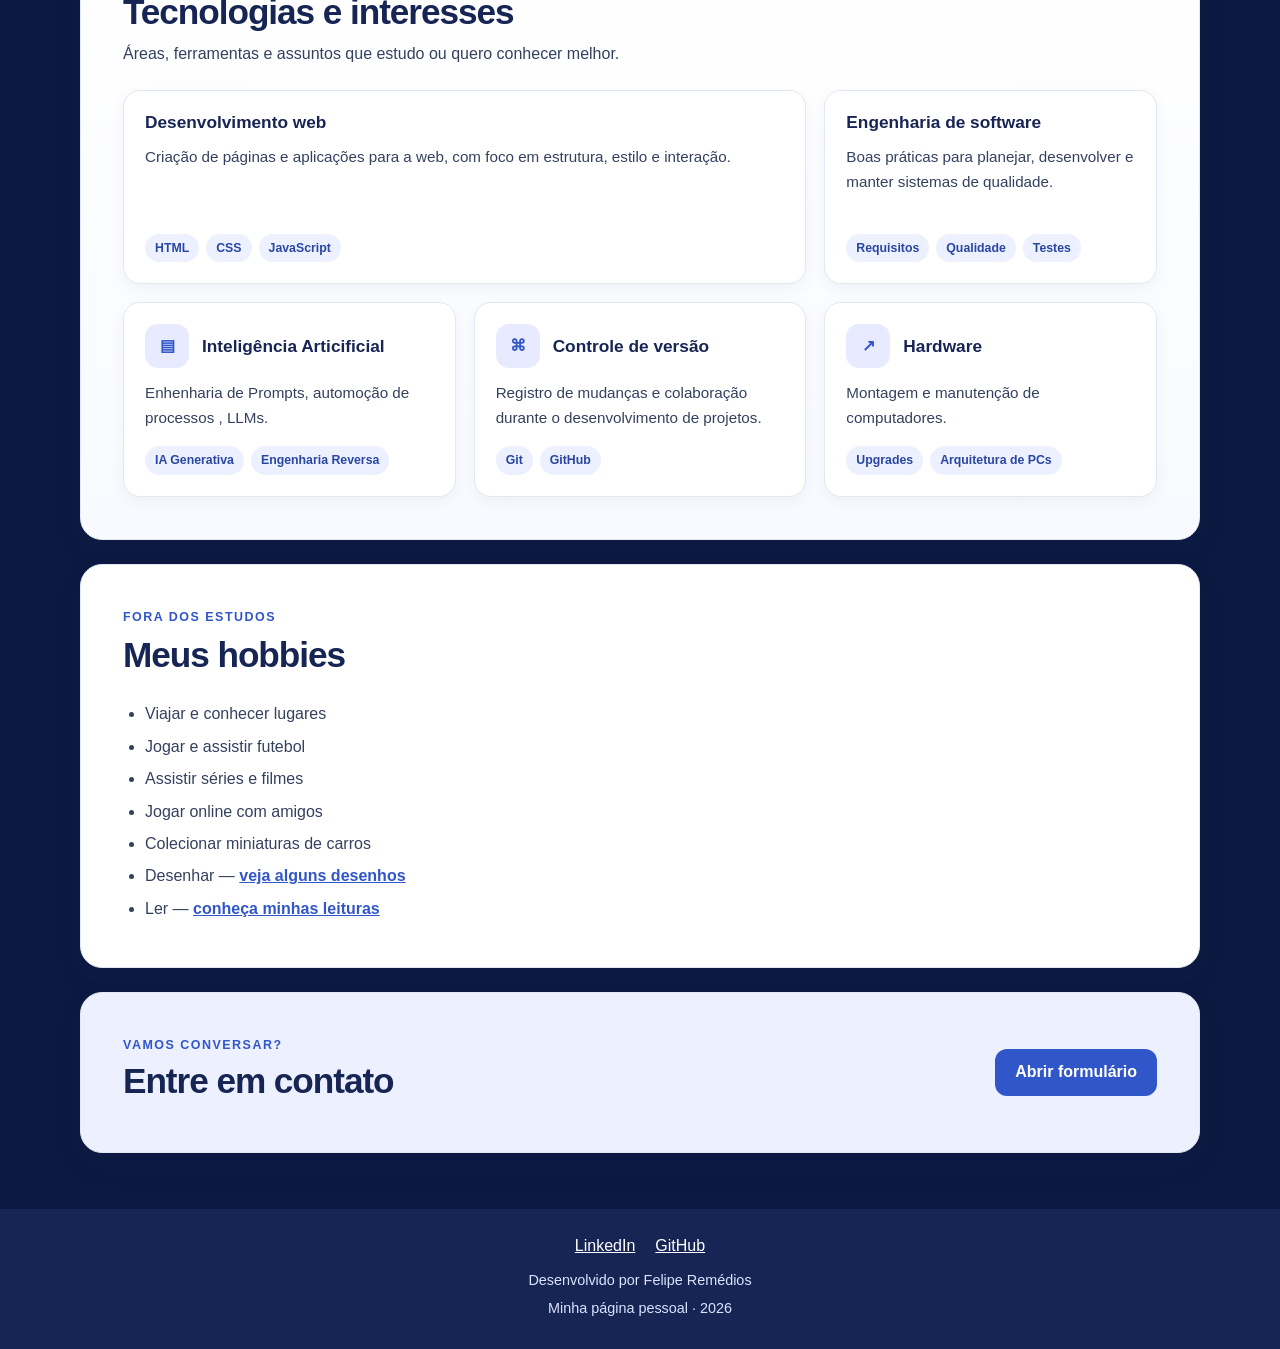
==== commit d4c3ef8f: "css resposividade" ====
--- a/index.html
+++ b/index.html
@@ -23,7 +23,7 @@
         <section class="apresentacao" aria-labelledby="titulo-apresentacao">
             <div class="apresentacao-texto">
                 <p class="sobretitulo">Página pessoal</p>
-                <h1 id="titulo-apresentacao">Olá, eu sou o Felipe.</h1>
+                <h1 id="titulo-apresentacao">Oi, Felipe aqui.</h1>
                 <p>Seja bem-vindo! Aqui compartilho um pouco da minha trajetória, dos meus estudos e das coisas de que gosto.</p>
                 <a class="botao" href="#sobre">Conheça minha história</a>
             </div>
--- a/style.css
+++ b/style.css
@@ -2,7 +2,7 @@
     --tinta: #172554;
     --texto: #34415e;
     --muted: #64748b;
-    --fundo: #f5f5f5;
+    --fundo: #0c1940;
     --papel: #ffffff;
     --azul: #3156c9;
     --lavanda: #e8eaff;
